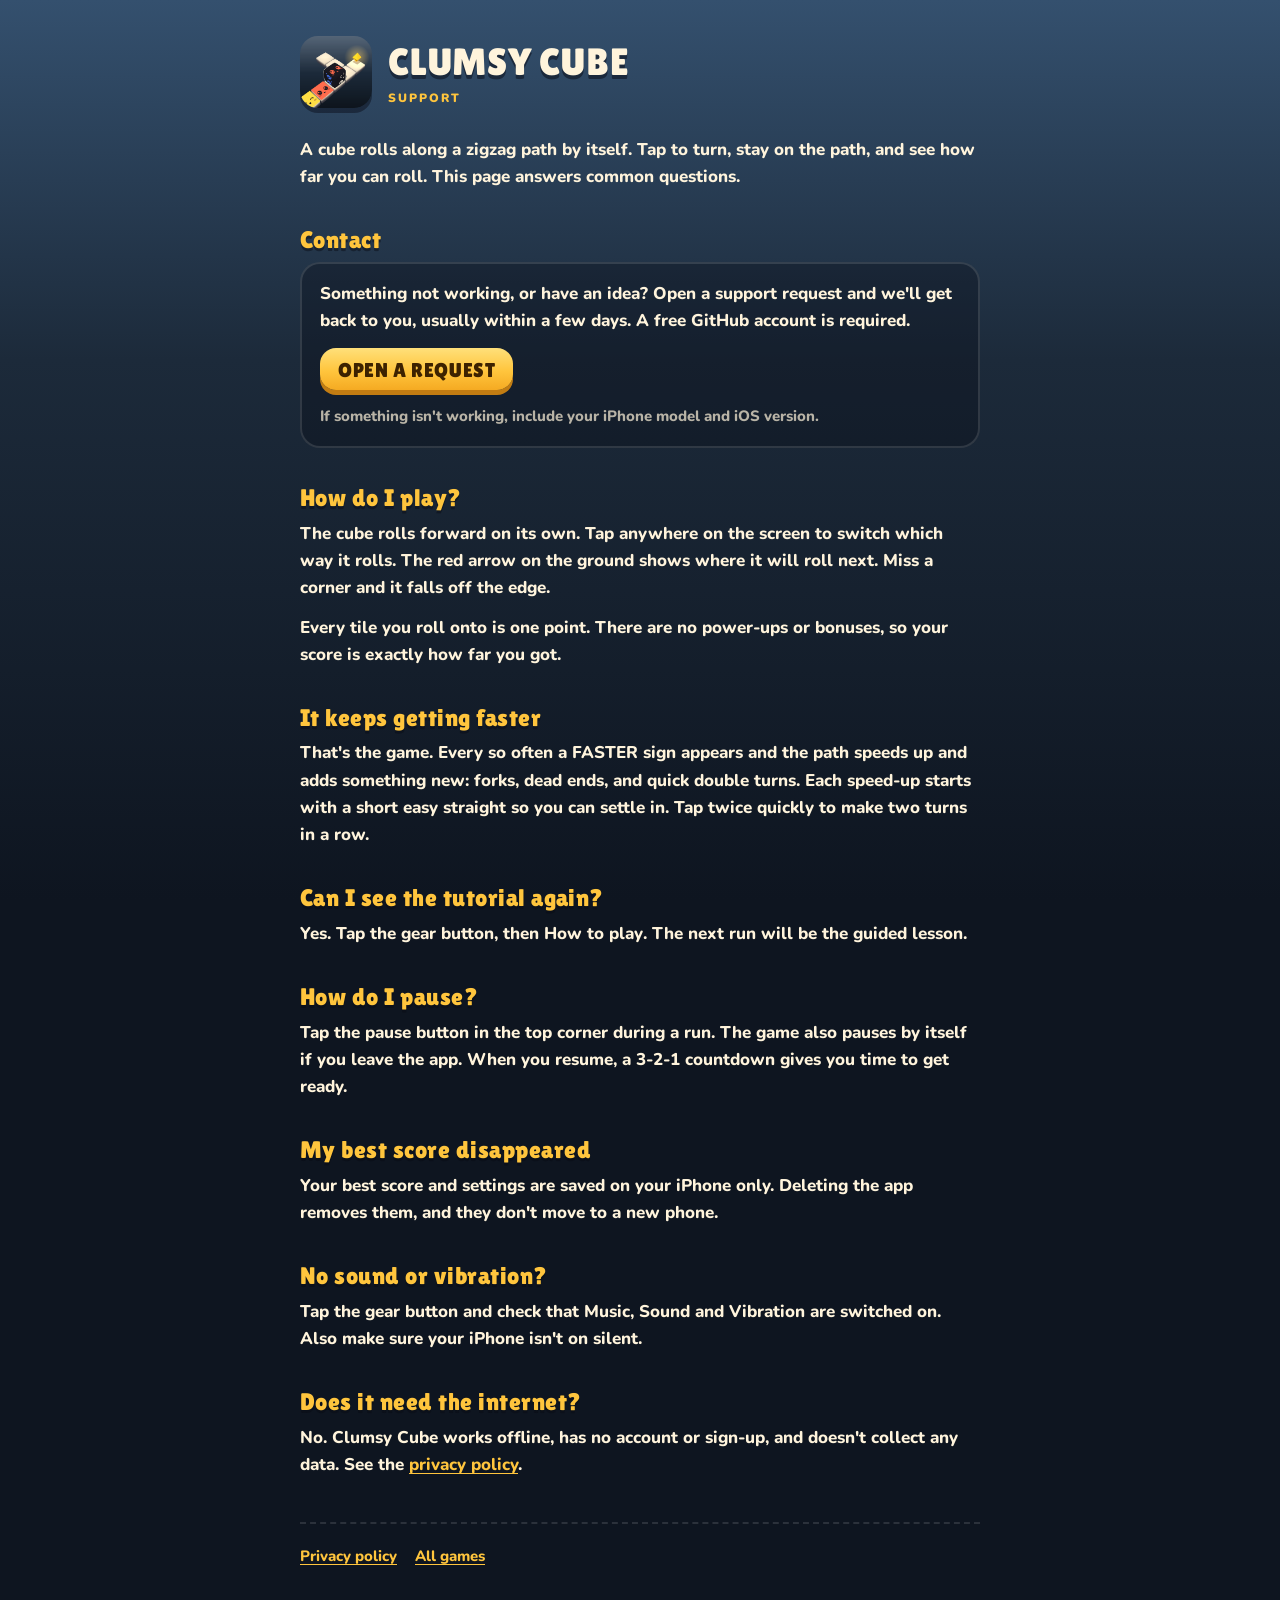
==== clumsy-cube/index.html @ 594893af "Studio site with Clumsy Cube support and privacy pages A home page lists every game. Clumsy Cube has" ====
<!doctype html>
<html lang="en">
<head>
<meta charset="utf-8">
<meta name="viewport" content="width=device-width,initial-scale=1,viewport-fit=cover">
<title>Clumsy Cube Support</title>
<meta name="description" content="Help and contact for Clumsy Cube, a one-tap arcade game for iPhone.">
<link rel="stylesheet" href="/style.css">
</head>
<body>
<main>
<header><img src="icon.png" alt="" width="72" height="72"><h1>CLUMSY CUBE<small>SUPPORT</small></h1></header>

<p>A cube rolls along a zigzag path by itself. Tap to turn, stay on the path, and see how far you can roll. This page answers common questions.</p>

<h2>Contact</h2>
<div class="box">
  <p>Something not working, or have an idea? Open a support request and we'll get back to you, usually within a few days. A free GitHub account is required.</p>
  <a class="btn" href="https://github.com/sadotme/sadotme.github.io/issues/new?title=Clumsy%20Cube%3A%20">OPEN A REQUEST</a>
  <p class="muted">If something isn't working, include your iPhone model and iOS version.</p>
</div>

<h2>How do I play?</h2>
<p>The cube rolls forward on its own. Tap anywhere on the screen to switch which way it rolls. The red arrow on the ground shows where it will roll next. Miss a corner and it falls off the edge.</p>
<p>Every tile you roll onto is one point. There are no power-ups or bonuses, so your score is exactly how far you got.</p>

<h2>It keeps getting faster</h2>
<p>That's the game. Every so often a FASTER sign appears and the path speeds up and adds something new: forks, dead ends, and quick double turns. Each speed-up starts with a short easy straight so you can settle in. Tap twice quickly to make two turns in a row.</p>

<h2>Can I see the tutorial again?</h2>
<p>Yes. Tap the gear button, then <b>How to play</b>. The next run will be the guided lesson.</p>

<h2>How do I pause?</h2>
<p>Tap the pause button in the top corner during a run. The game also pauses by itself if you leave the app. When you resume, a 3-2-1 countdown gives you time to get ready.</p>

<h2>My best score disappeared</h2>
<p>Your best score and settings are saved on your iPhone only. Deleting the app removes them, and they don't move to a new phone.</p>

<h2>No sound or vibration?</h2>
<p>Tap the gear button and check that Music, Sound and Vibration are switched on. Also make sure your iPhone isn't on silent.</p>

<h2>Does it need the internet?</h2>
<p>No. Clumsy Cube works offline, has no account or sign-up, and doesn't collect any data. See the <a href="privacy.html">privacy policy</a>.</p>

<nav><a href="privacy.html">Privacy policy</a><a href="/">All games</a></nav>
</main>
</body>
</html>
---- style.css ----
/* Shared look for the studio pages: Clumsy Cube's palette and type. Fonts are SIL OFL 1.1 (see fonts/). */
@font-face { font-family: "Lilita One"; src: url(/fonts/lilita-one-latin-400-normal.woff2) format("woff2"); font-display: swap; }
@font-face { font-family: "Nunito"; font-weight: 800; src: url(/fonts/nunito-latin-800-normal.woff2) format("woff2"); font-display: swap; }
@font-face { font-family: "Nunito"; font-weight: 900; src: url(/fonts/nunito-latin-900-normal.woff2) format("woff2"); font-display: swap; }
:root {
  --sky-top: #34506e; --sky-mid: #1c2a3a; --sky-bot: #0e1520;
  --bone: #fff4dc; --dim: rgba(255,244,220,.7); --gold: #ffc53d; --gold-lip: #c27c12; --coral: #ff5f45;
  --panel: rgba(8,10,20,.32); --line: rgba(255,255,255,.12);
  --display: "Lilita One", "Arial Rounded MT Bold", "Trebuchet MS", sans-serif;
  --body: "Nunito", -apple-system, BlinkMacSystemFont, "Segoe UI", Roboto, Helvetica, Arial, sans-serif;
  color-scheme: dark;
}
* { box-sizing: border-box; }
html { background: var(--sky-bot); }
body {
  margin: 0; min-height: 100vh; color: var(--bone); font: 800 17px/1.6 var(--body);
  background: linear-gradient(180deg, var(--sky-top) 0%, var(--sky-mid) 40%, var(--sky-bot) 100%) fixed;
  padding-block: 36px 64px;
  padding-left: max(16px, env(safe-area-inset-left, 0px)); padding-right: max(16px, env(safe-area-inset-right, 0px));
}
main { max-width: 680px; margin: 0 auto; }
header { display: flex; align-items: center; gap: 16px; margin-bottom: 28px; }
header img { width: 72px; height: 72px; border-radius: 18px; box-shadow: 0 5px 0 rgba(8,10,20,.45); flex: none; }
h1, h2 { font-family: var(--display); font-weight: 400; letter-spacing: .02em; line-height: 1.15; text-wrap: balance; }
h1 { margin: 0; font-size: 38px; text-shadow: 0 4px 0 rgba(8,10,20,.5); }
h1 small { display: block; font: 900 12px/1 var(--body); letter-spacing: .16em; color: var(--gold); margin-top: 8px; text-shadow: none; }
h2 { font-size: 24px; color: var(--gold); margin: 36px 0 8px; text-shadow: 0 3px 0 rgba(8,10,20,.45); }
p, li { margin: 0 0 12px; }
.muted { color: var(--dim); font-size: 15px; }
a { color: var(--gold); text-underline-offset: 3px; overflow-wrap: anywhere; }
.box { background: var(--panel); border: 2px solid var(--line); border-radius: 20px; padding: 16px 18px 6px; }
.btn {
  display: inline-block; margin: 2px 0 14px; padding: 12px 18px 10px; border-radius: 16px; text-decoration: none;
  font: 400 20px/1 var(--display); letter-spacing: .03em; color: #3d2200;
  background: linear-gradient(180deg, #ffe07a 0%, var(--gold) 55%, #f5aa22 100%); box-shadow: 0 5px 0 var(--gold-lip);
}
.btn:active { transform: translateY(4px); box-shadow: 0 1px 0 var(--gold-lip); }
nav { display: flex; flex-wrap: wrap; gap: 18px; font-size: 15px; margin-top: 44px; padding-top: 20px; border-top: 2px dashed var(--line); }
/* Studio home: one card per game. */
.games { display: grid; gap: 14px; padding: 0; list-style: none; }
.game { display: flex; gap: 16px; align-items: center; background: var(--panel); border: 2px solid var(--line); border-radius: 22px; padding: 14px 16px; }
.game img { width: 72px; height: 72px; border-radius: 18px; flex: none; }
.game img.pixel { image-rendering: pixelated; }
.game h3 { margin: 0 0 2px; font: 400 24px/1.1 var(--display); letter-spacing: .02em; }
.game p { margin: 0 0 6px; color: var(--dim); font-size: 15px; line-height: 1.4; }
.game .links { display: flex; flex-wrap: wrap; gap: 14px; font-size: 15px; }
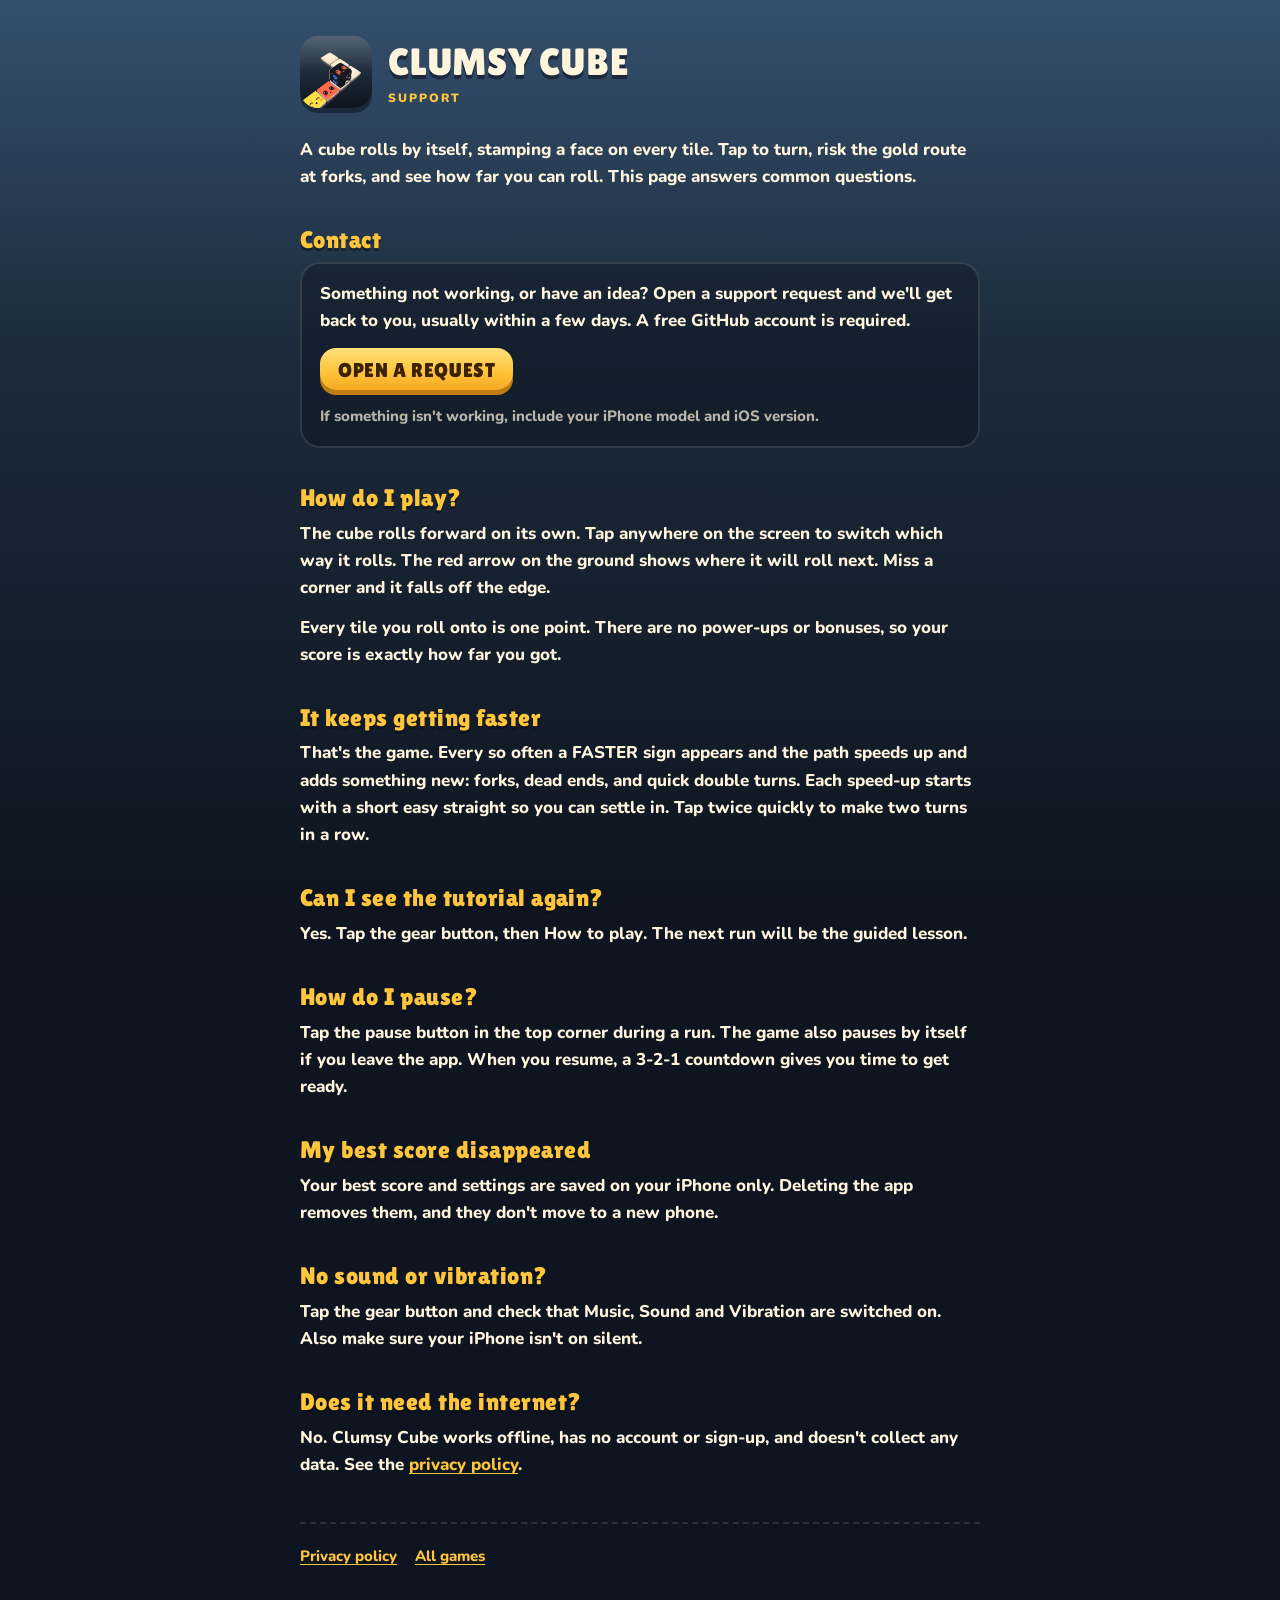
==== commit ce0189d2: "Describe Clumsy Cube by its stamping and gold forks, not as a zigzag game Co-Authored-By: Claude Opu" ====
--- a/clumsy-cube/index.html
+++ b/clumsy-cube/index.html
@@ -5,13 +5,13 @@
 <meta name="viewport" content="width=device-width,initial-scale=1,viewport-fit=cover">
 <title>Clumsy Cube Support</title>
 <meta name="description" content="Help and contact for Clumsy Cube, a one-tap arcade game for iPhone.">
-<link rel="stylesheet" href="/style.css">
+<link rel="stylesheet" href="style.css">
 </head>
 <body>
 <main>
 <header><img src="icon.png" alt="" width="72" height="72"><h1>CLUMSY CUBE<small>SUPPORT</small></h1></header>
 
-<p>A cube rolls along a zigzag path by itself. Tap to turn, stay on the path, and see how far you can roll. This page answers common questions.</p>
+<p>A cube rolls by itself, stamping a face on every tile. Tap to turn, risk the gold route at forks, and see how far you can roll. This page answers common questions.</p>
 
 <h2>Contact</h2>
 <div class="box">
--- a/clumsy-cube/style.css
+++ b/clumsy-cube/style.css
@@ -0,0 +1,38 @@
+/* Clumsy Cube pages: the game's own palette and type. Fonts are SIL OFL 1.1 (see /fonts/). */
+@font-face { font-family: "Lilita One"; src: url(/fonts/lilita-one-latin-400-normal.woff2) format("woff2"); font-display: swap; }
+@font-face { font-family: "Nunito"; font-weight: 800; src: url(/fonts/nunito-latin-800-normal.woff2) format("woff2"); font-display: swap; }
+@font-face { font-family: "Nunito"; font-weight: 900; src: url(/fonts/nunito-latin-900-normal.woff2) format("woff2"); font-display: swap; }
+:root {
+  --sky-top: #34506e; --sky-mid: #1c2a3a; --sky-bot: #0e1520;
+  --bone: #fff4dc; --dim: rgba(255,244,220,.7); --gold: #ffc53d; --gold-lip: #c27c12; --coral: #ff5f45;
+  --panel: rgba(8,10,20,.32); --line: rgba(255,255,255,.12);
+  --display: "Lilita One", "Arial Rounded MT Bold", "Trebuchet MS", sans-serif;
+  --body: "Nunito", -apple-system, BlinkMacSystemFont, "Segoe UI", Roboto, Helvetica, Arial, sans-serif;
+  color-scheme: dark;
+}
+* { box-sizing: border-box; }
+html { background: var(--sky-bot); }
+body {
+  margin: 0; min-height: 100vh; color: var(--bone); font: 800 17px/1.6 var(--body);
+  background: linear-gradient(180deg, var(--sky-top) 0%, var(--sky-mid) 40%, var(--sky-bot) 100%) fixed;
+  padding-block: 36px 64px;
+  padding-left: max(16px, env(safe-area-inset-left, 0px)); padding-right: max(16px, env(safe-area-inset-right, 0px));
+}
+main { max-width: 680px; margin: 0 auto; }
+header { display: flex; align-items: center; gap: 16px; margin-bottom: 28px; }
+header img { width: 72px; height: 72px; border-radius: 18px; box-shadow: 0 5px 0 rgba(8,10,20,.45); flex: none; }
+h1, h2 { font-family: var(--display); font-weight: 400; letter-spacing: .02em; line-height: 1.15; text-wrap: balance; }
+h1 { margin: 0; font-size: 38px; text-shadow: 0 4px 0 rgba(8,10,20,.5); }
+h1 small { display: block; font: 900 12px/1 var(--body); letter-spacing: .16em; color: var(--gold); margin-top: 8px; text-shadow: none; }
+h2 { font-size: 24px; color: var(--gold); margin: 36px 0 8px; text-shadow: 0 3px 0 rgba(8,10,20,.45); }
+p, li { margin: 0 0 12px; }
+.muted { color: var(--dim); font-size: 15px; }
+a { color: var(--gold); text-underline-offset: 3px; overflow-wrap: anywhere; }
+.box { background: var(--panel); border: 2px solid var(--line); border-radius: 20px; padding: 16px 18px 6px; }
+.btn {
+  display: inline-block; margin: 2px 0 14px; padding: 12px 18px 10px; border-radius: 16px; text-decoration: none;
+  font: 400 20px/1 var(--display); letter-spacing: .03em; color: #3d2200;
+  background: linear-gradient(180deg, #ffe07a 0%, var(--gold) 55%, #f5aa22 100%); box-shadow: 0 5px 0 var(--gold-lip);
+}
+.btn:active { transform: translateY(4px); box-shadow: 0 1px 0 var(--gold-lip); }
+nav { display: flex; flex-wrap: wrap; gap: 18px; font-size: 15px; margin-top: 44px; padding-top: 20px; border-top: 2px dashed var(--line); }
